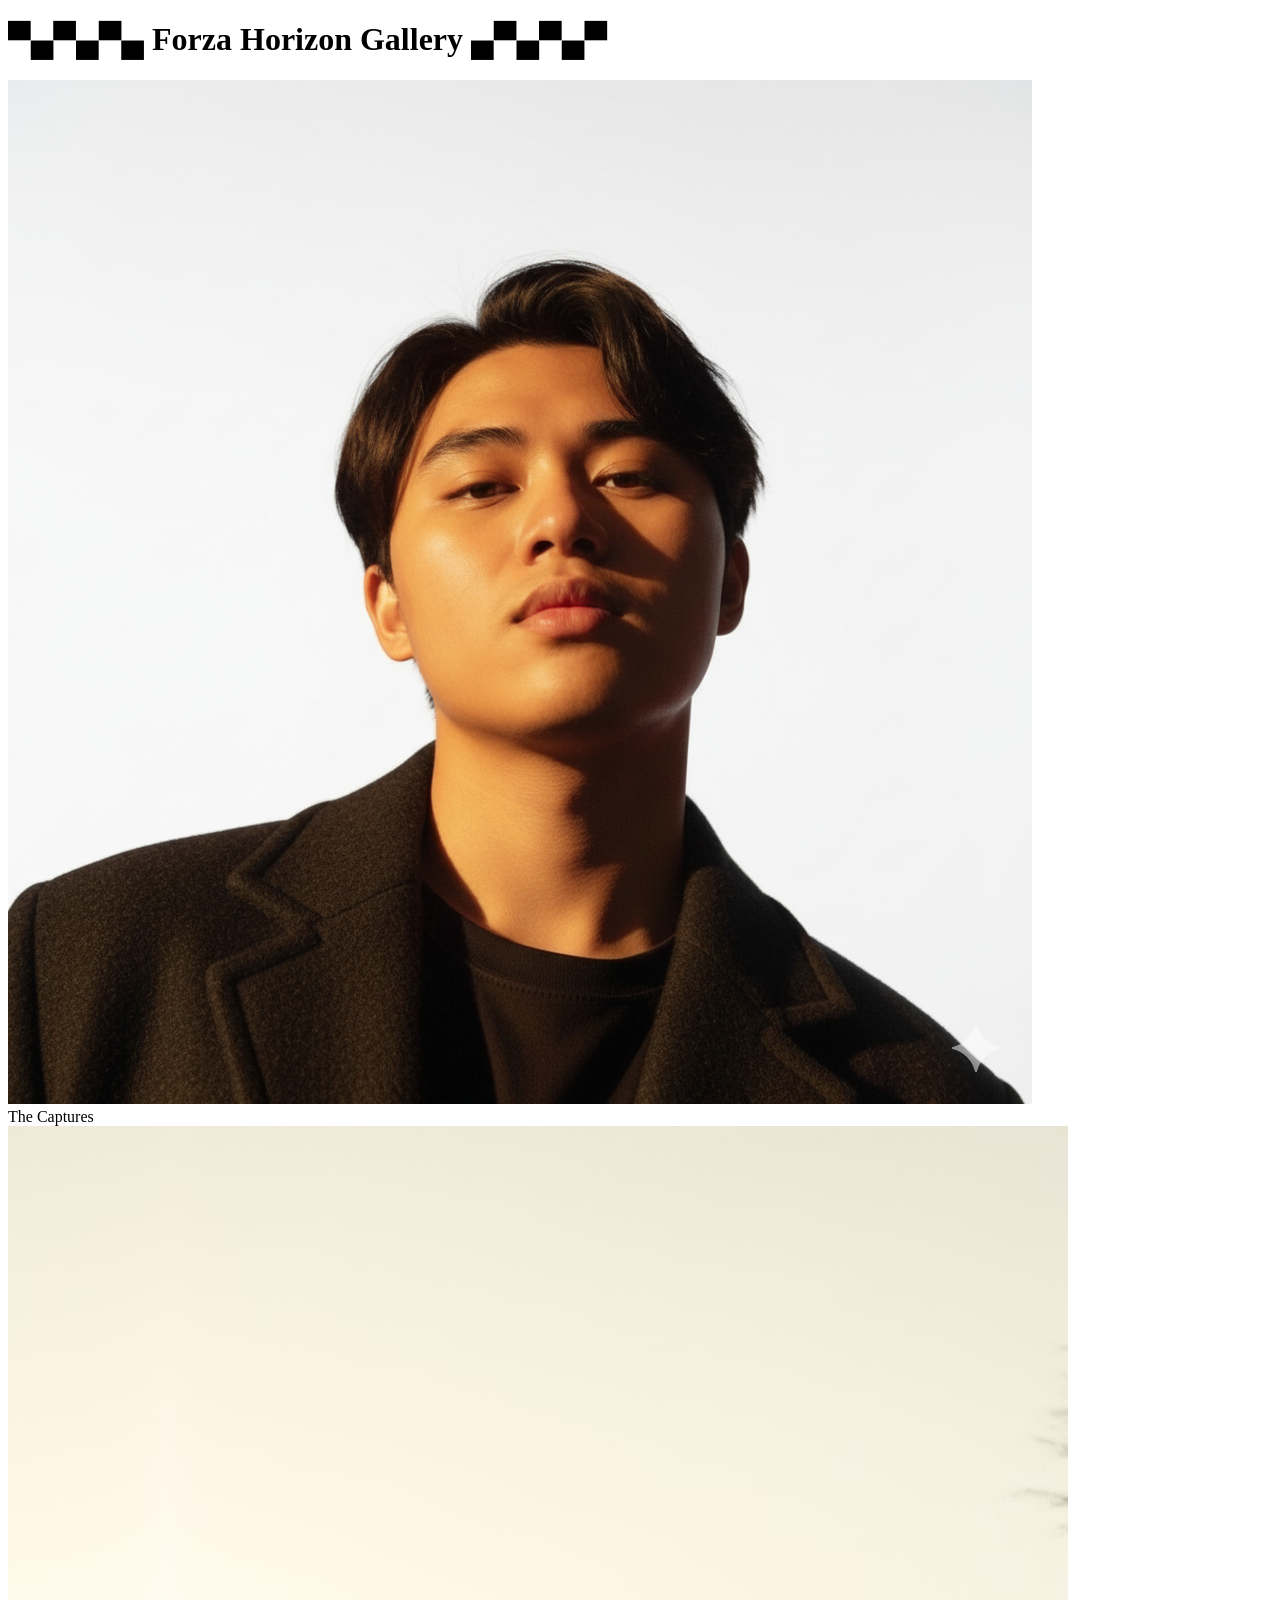
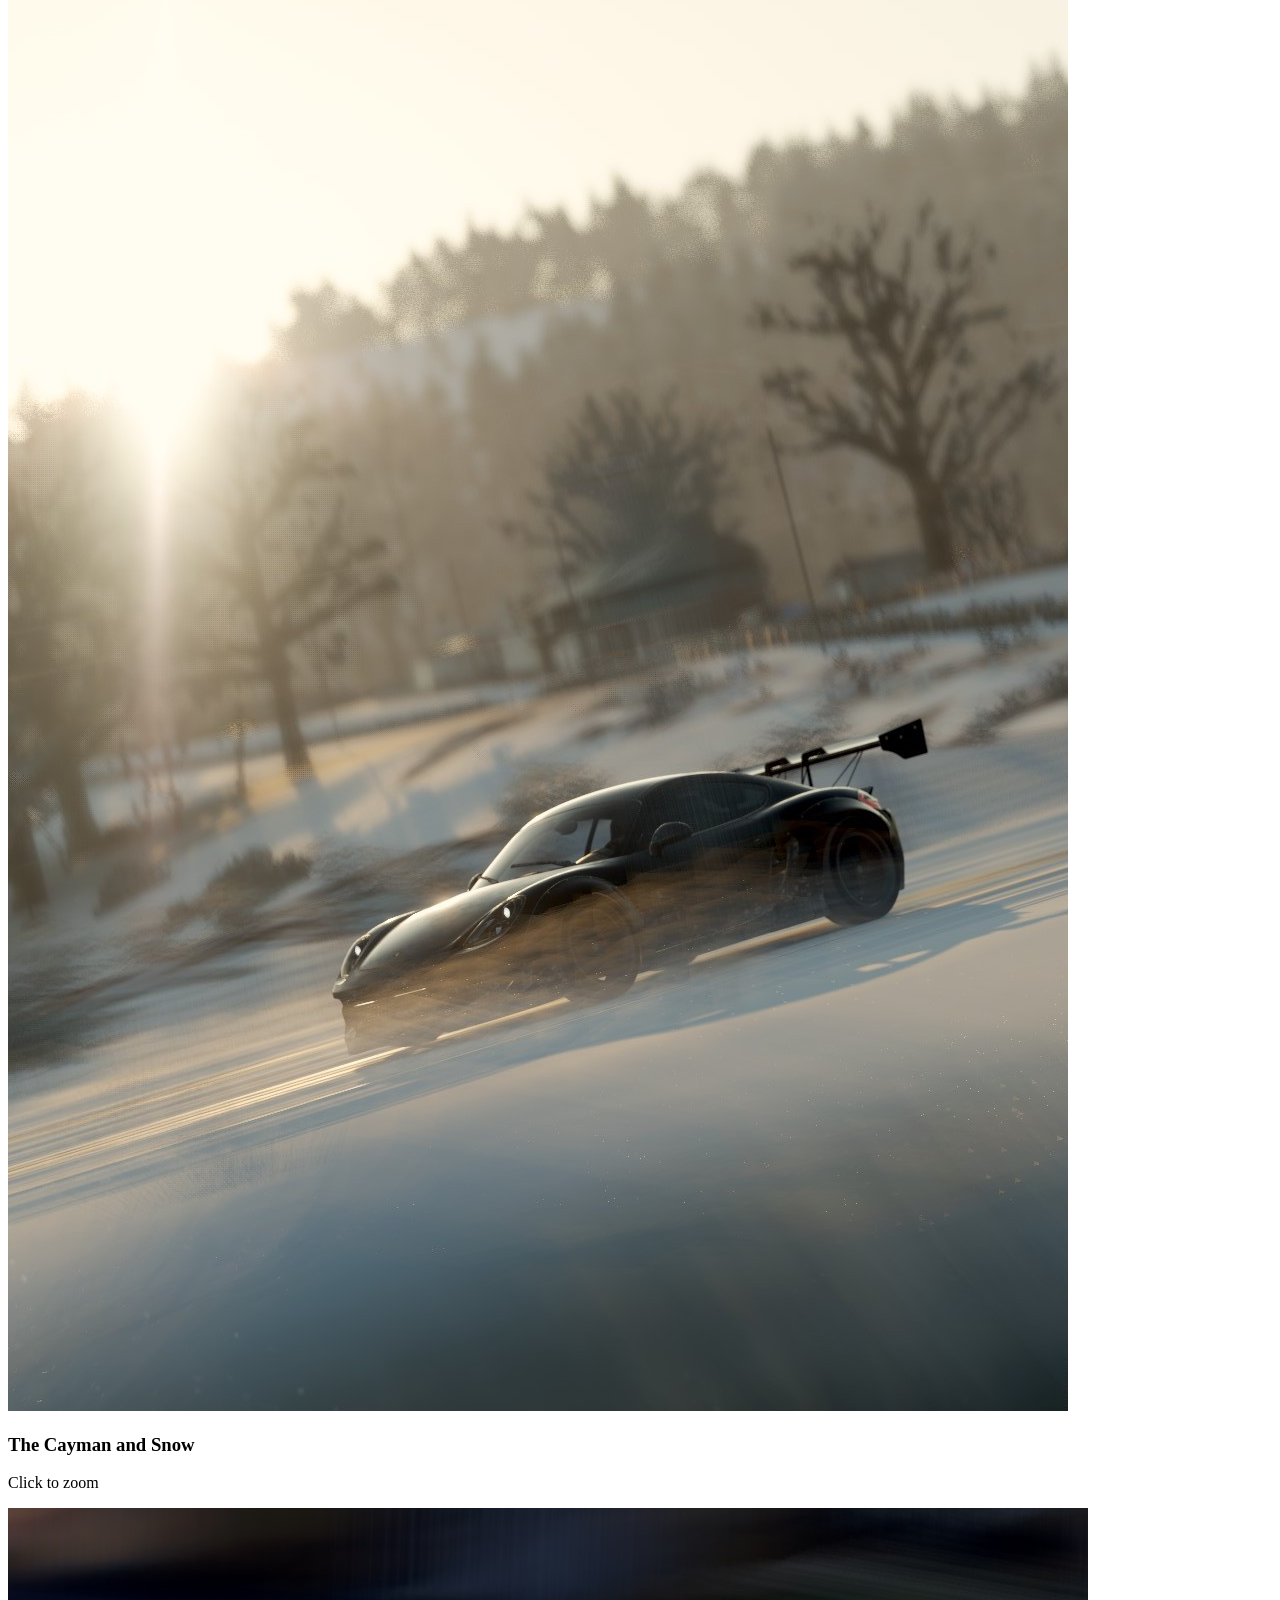
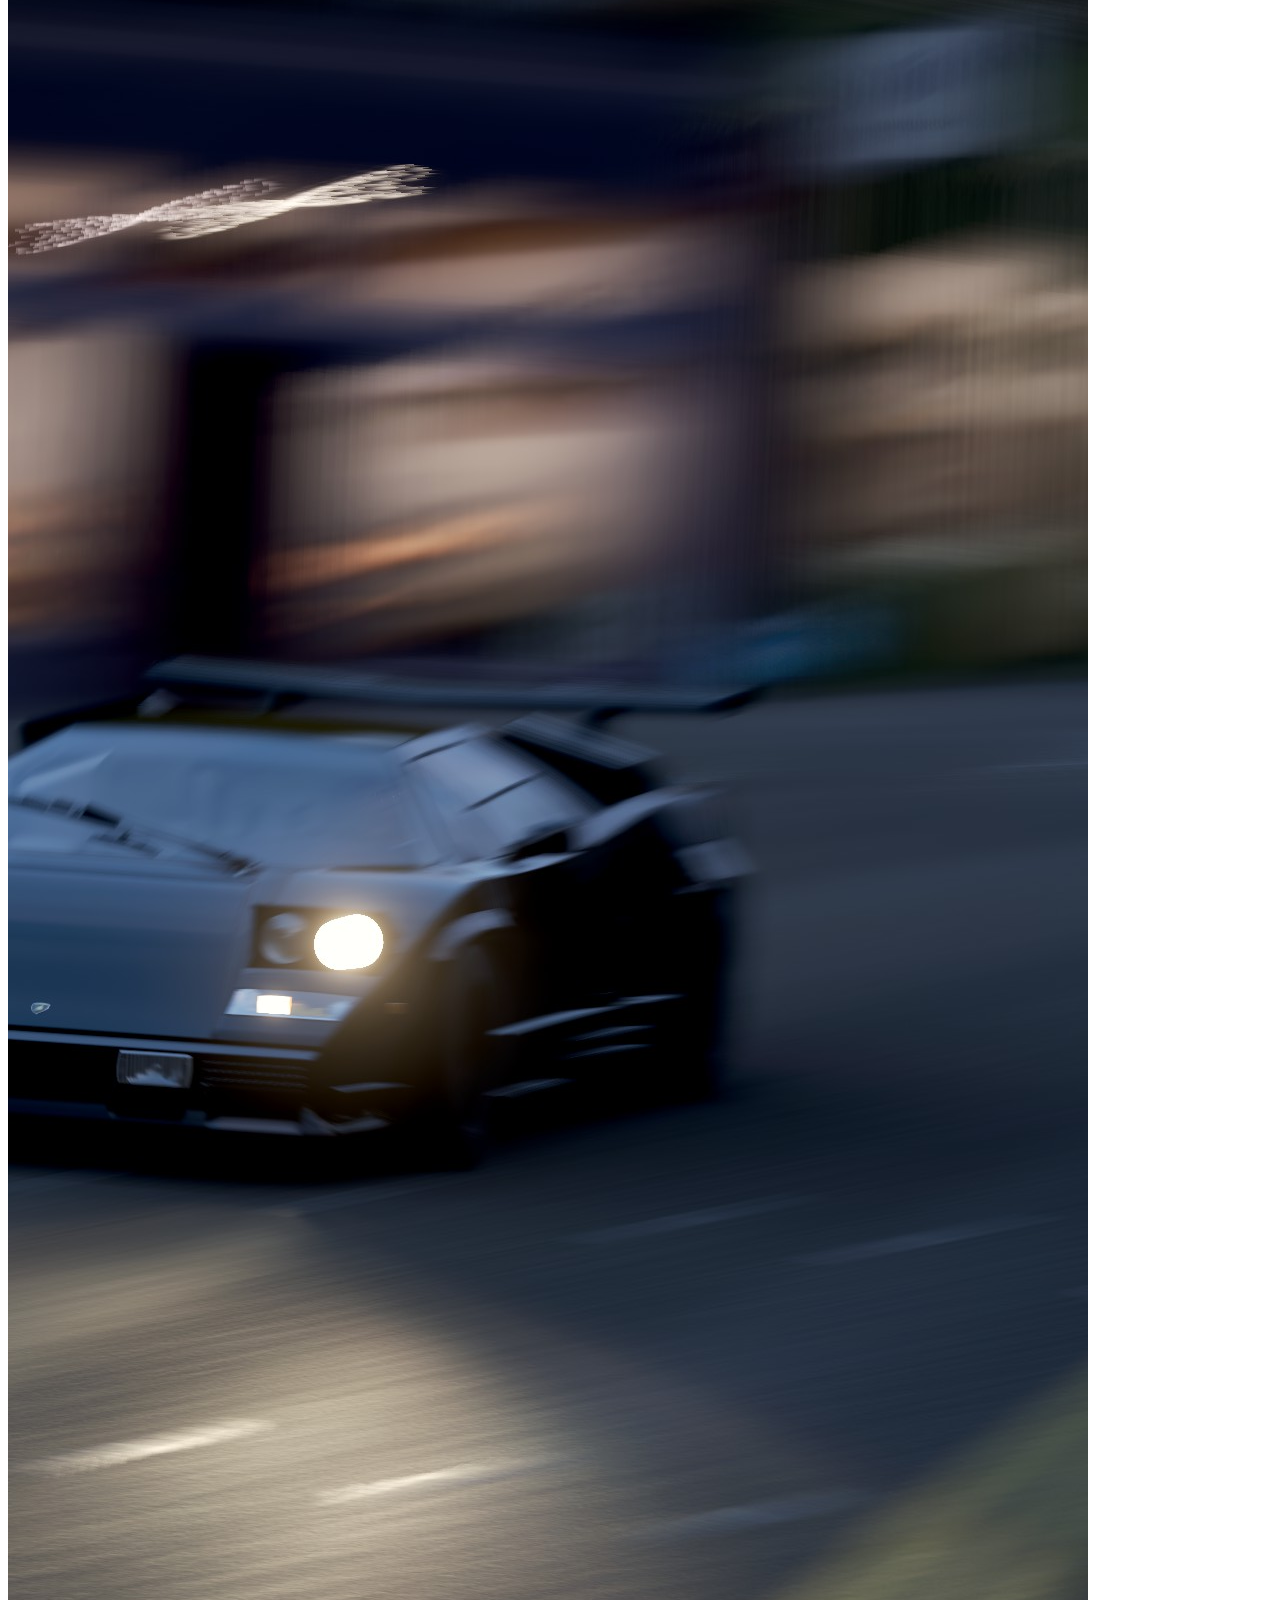
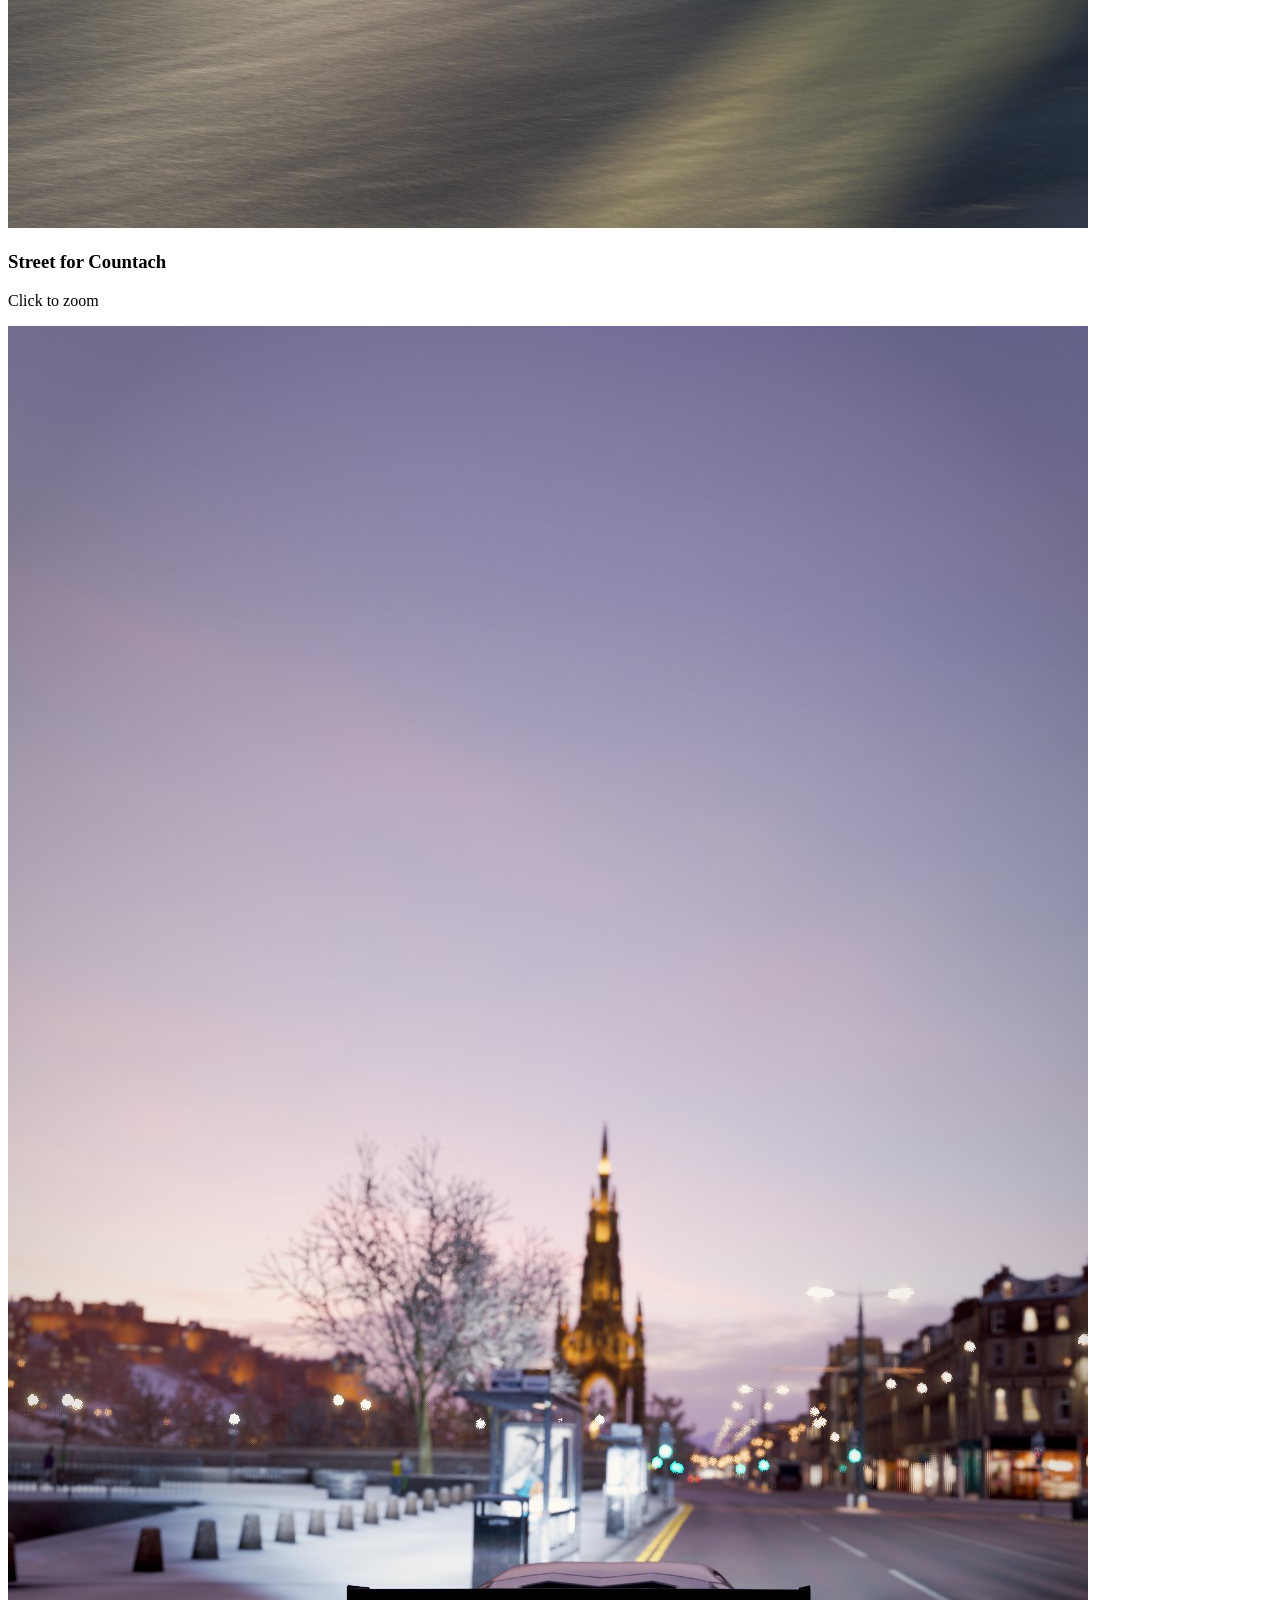
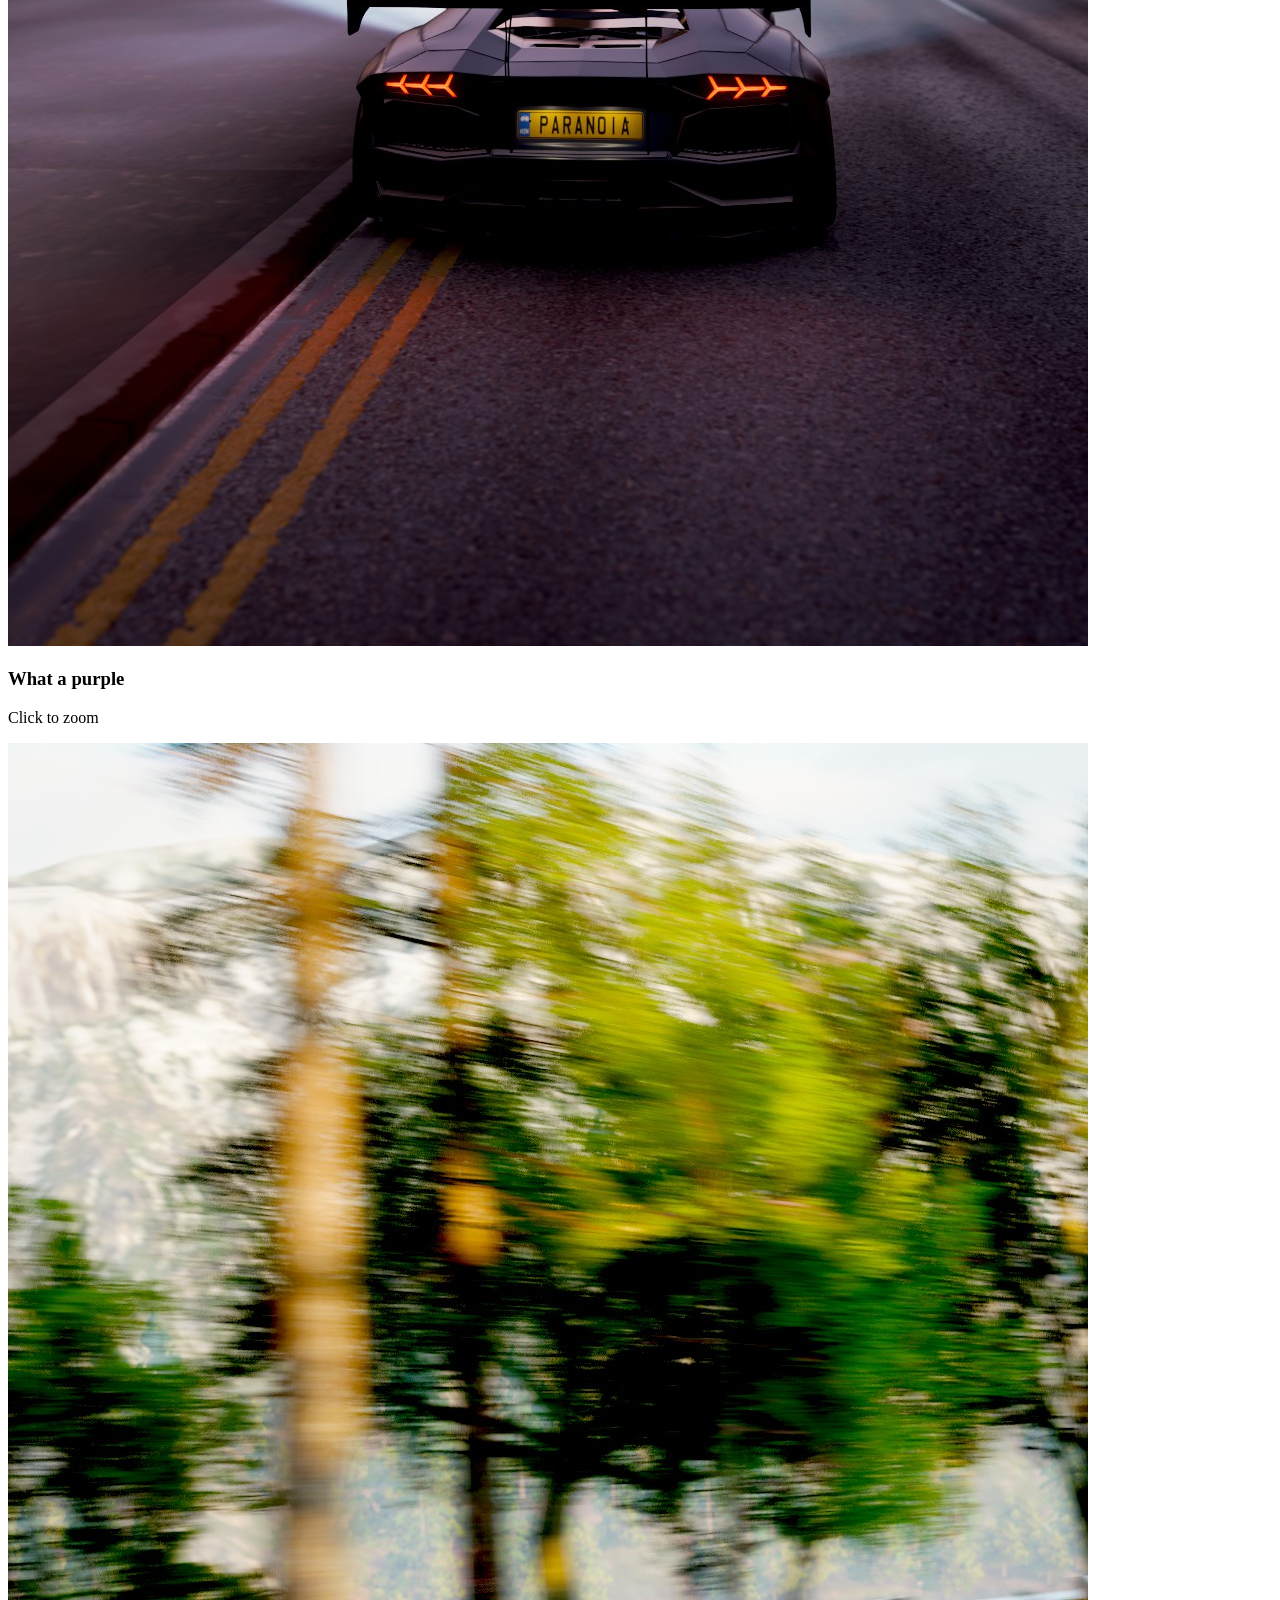
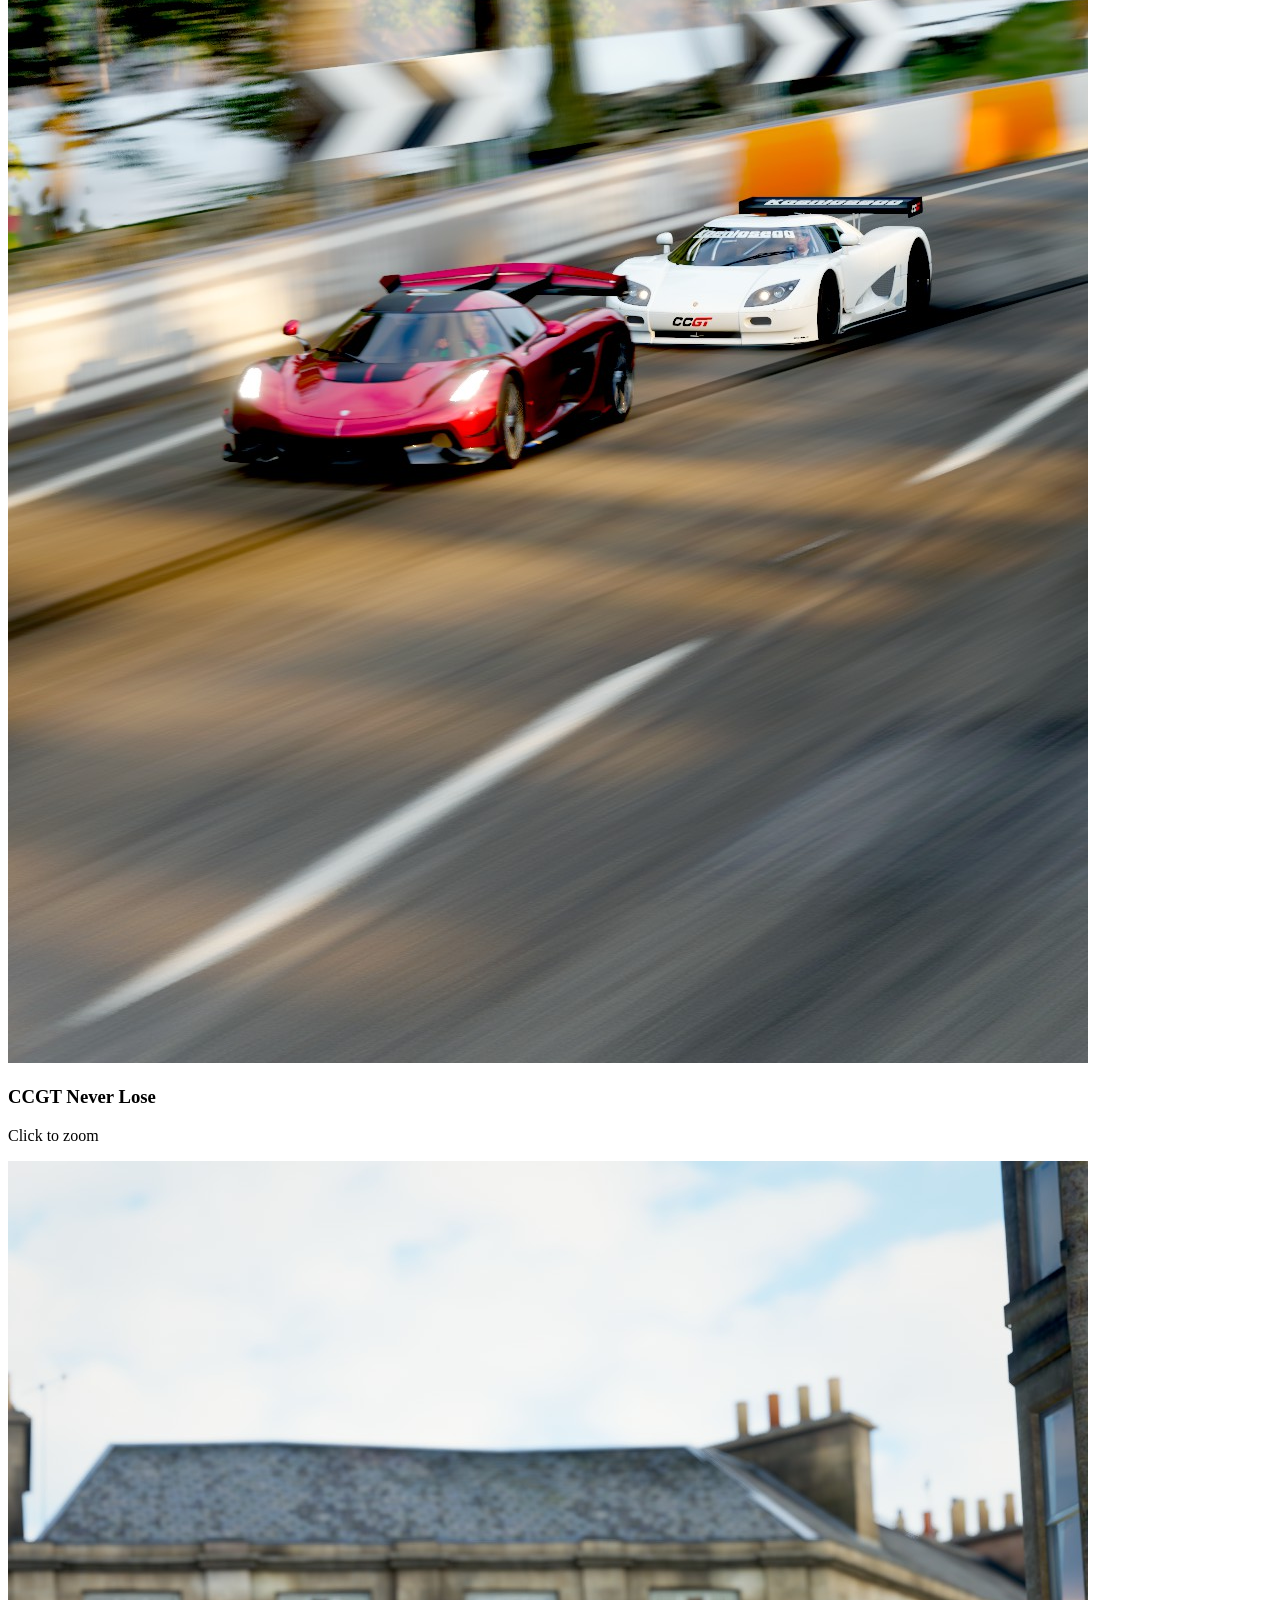
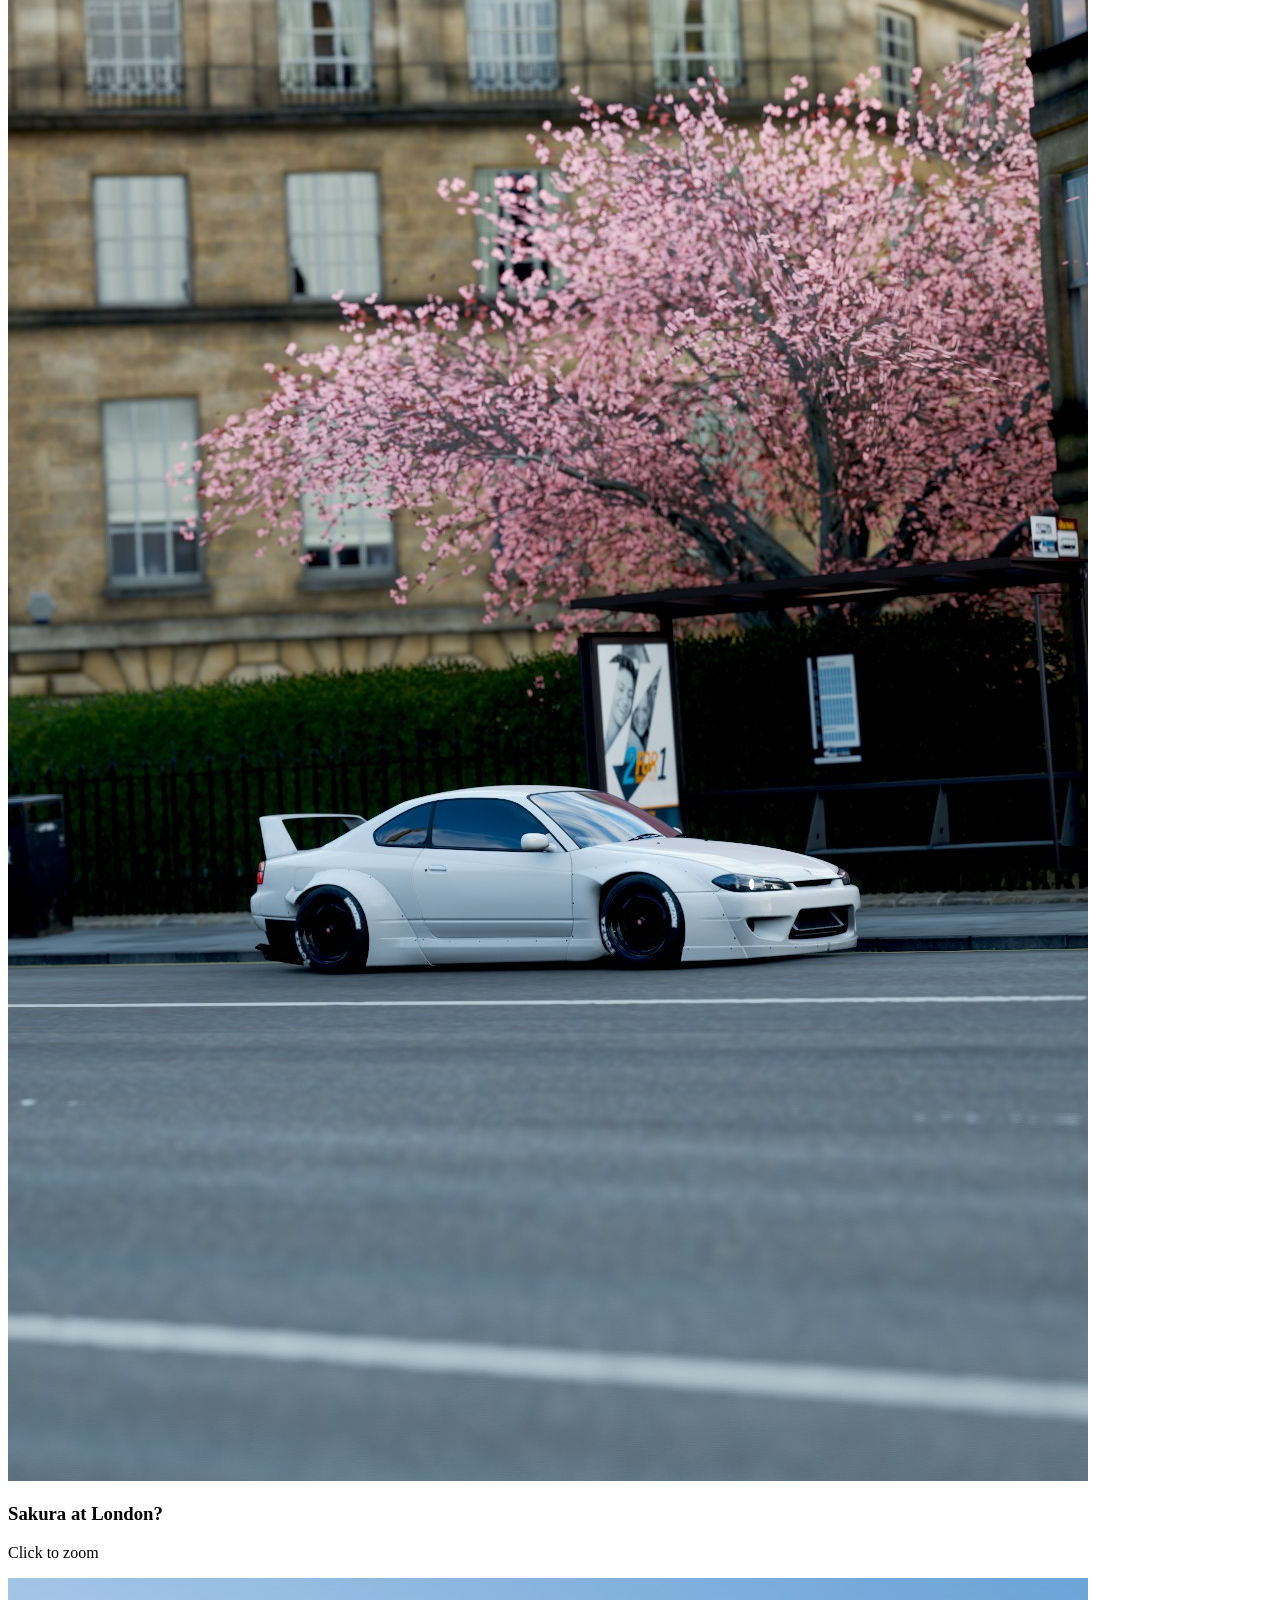
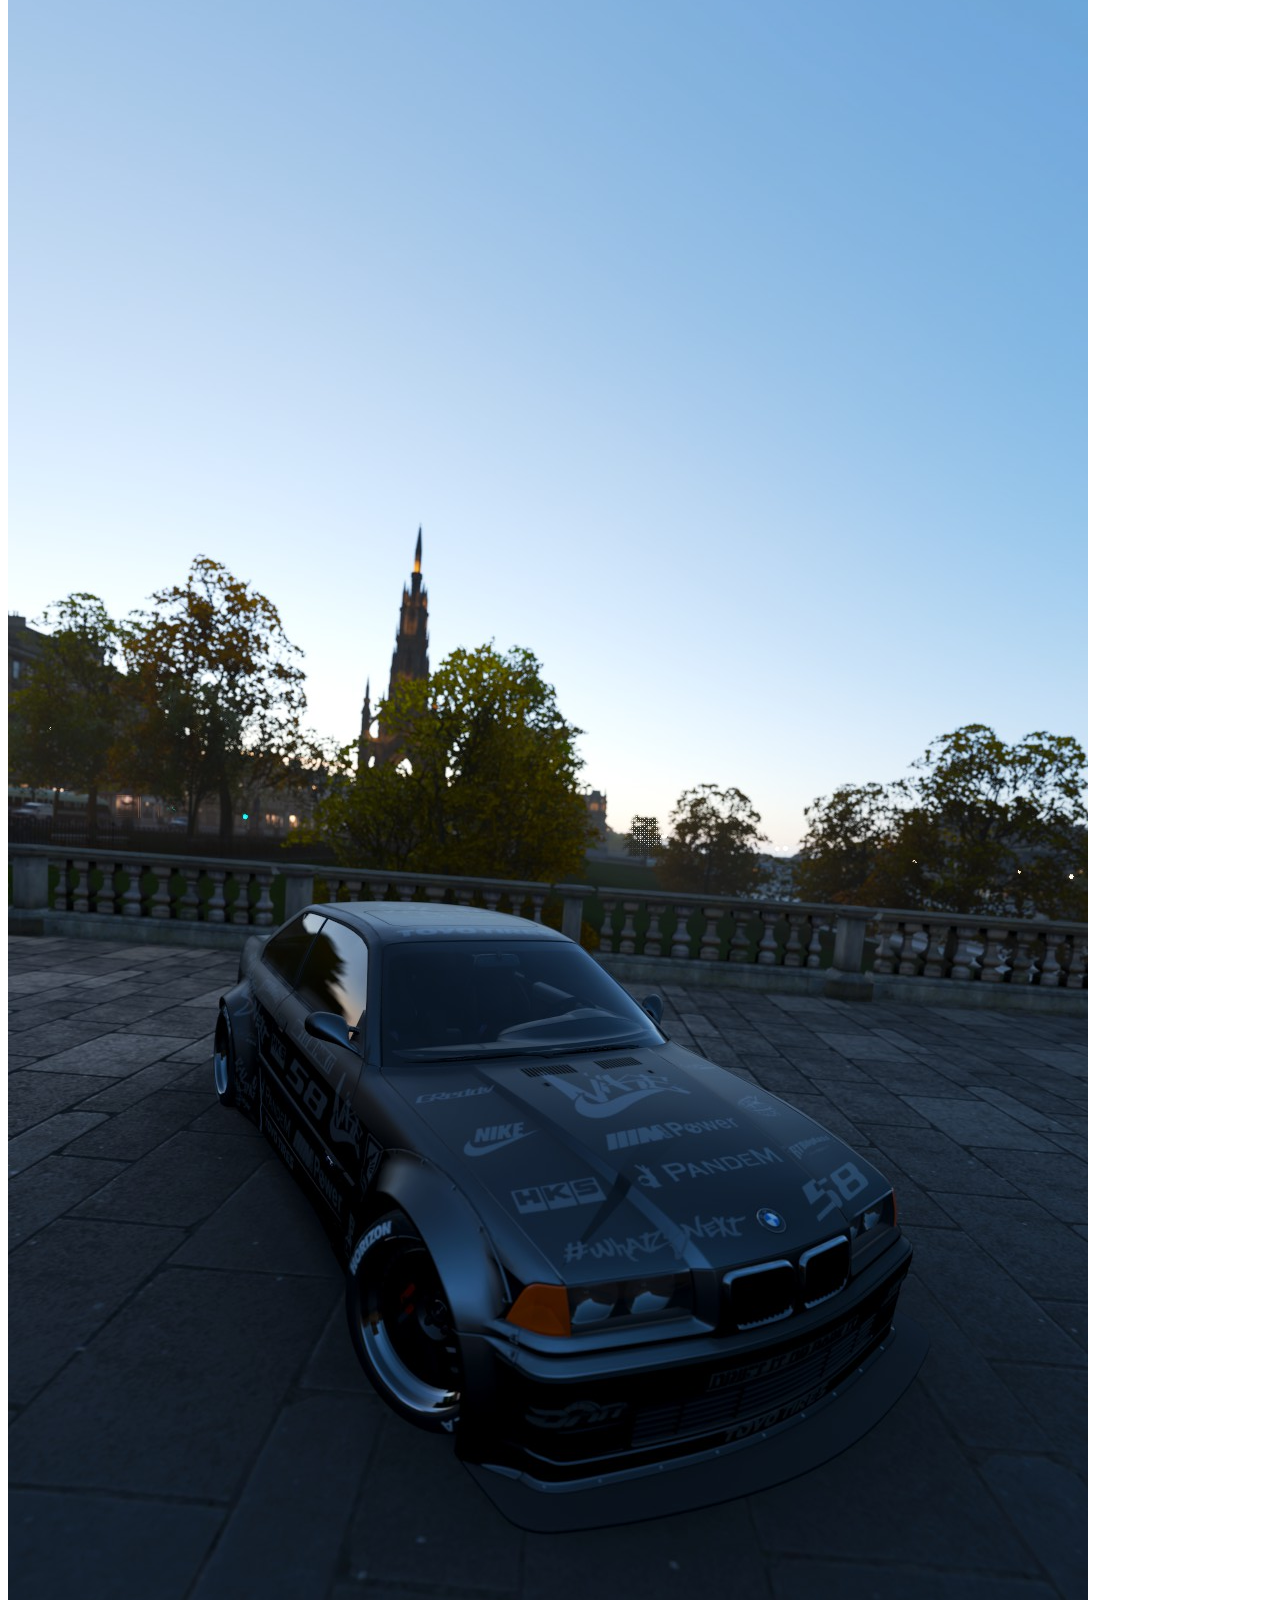
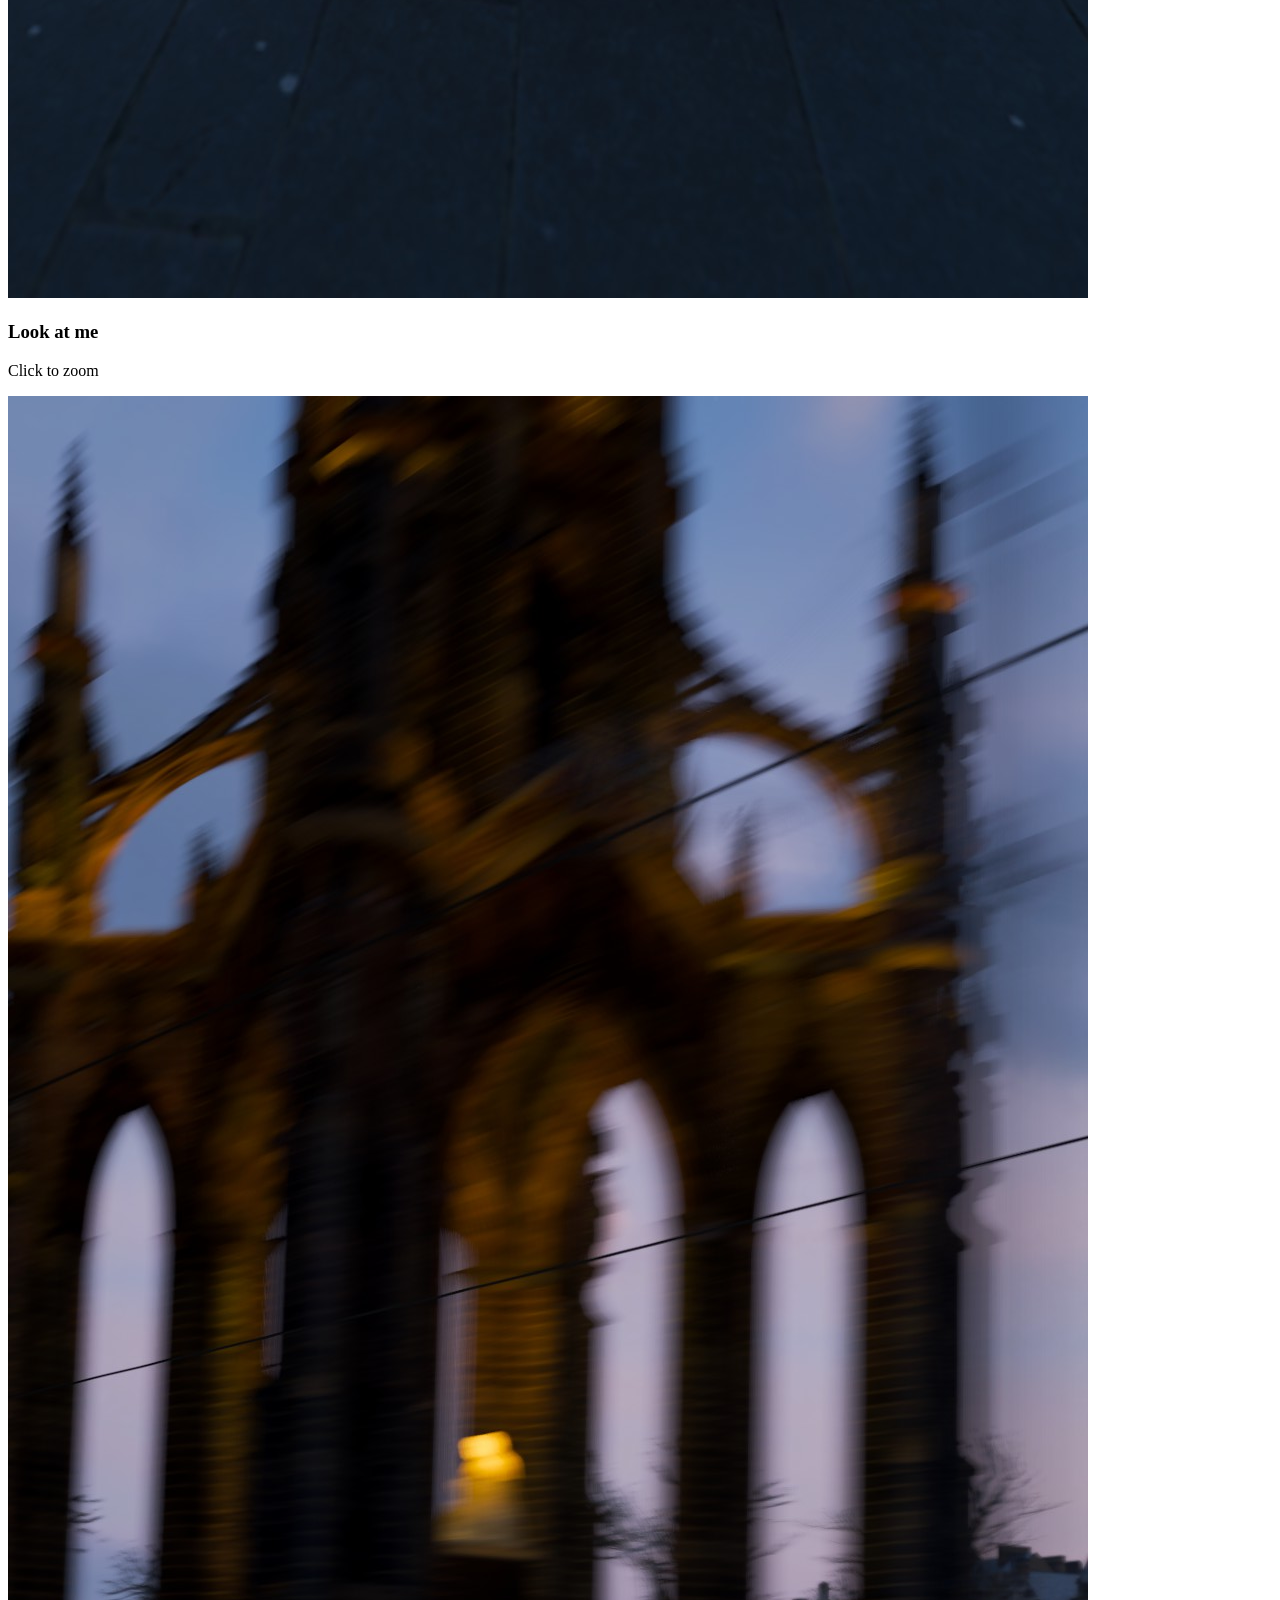
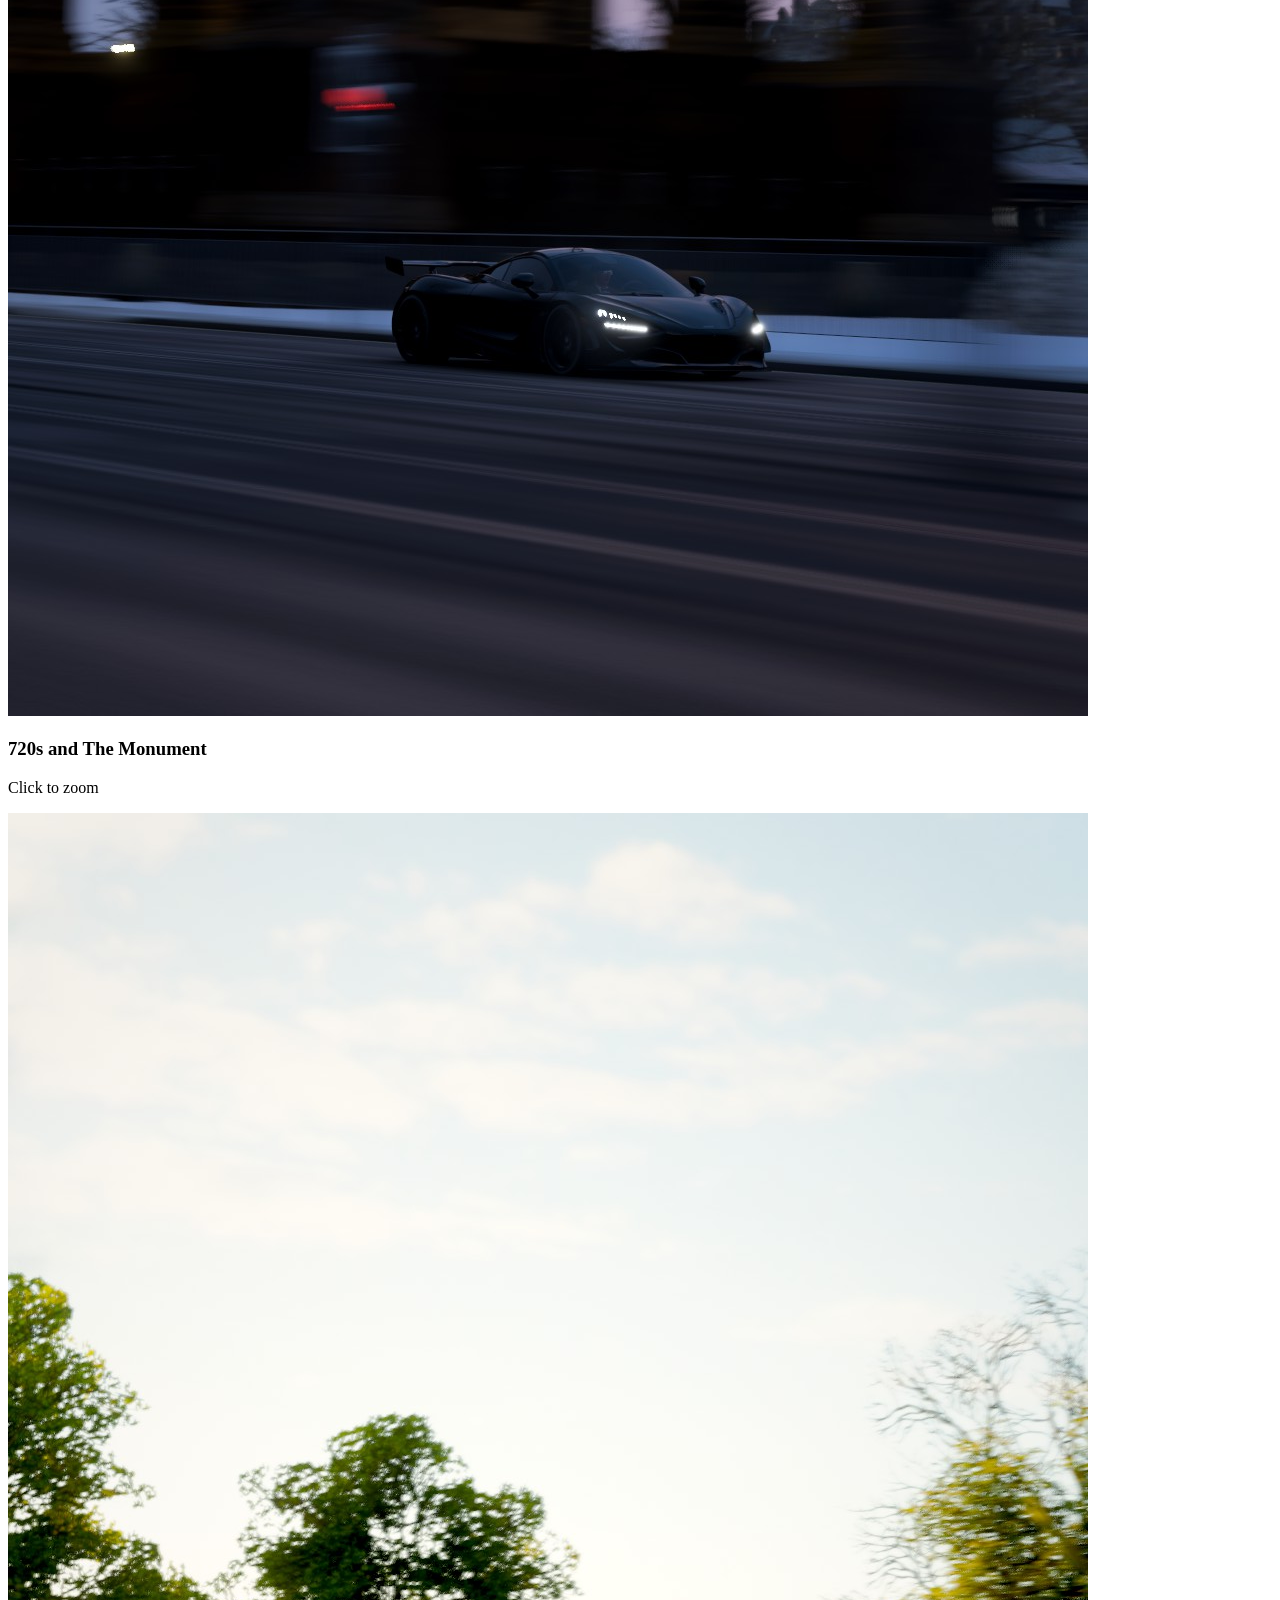
==== index.html @ ad23af03 "fix file names and path" ====
<!DOCTYPE html>
<html lang="id">
<head>
    <meta charset="UTF-8">
    <meta name="viewport" content="width=device-width, initial-scale=1.0">
    <title>Aell GameToGraphy</title>
    <link rel="stylesheet" href="style.css">
</head>
<body>

    <header>
        <div class="logo">
            <h1>▀▄▀▄▀▄ Forza Horizon Gallery ▄▀▄▀▄▀</h1>
        </div>
        <img src="profile.jpg" alt="Profile" class="profile-pic">
    </header>
    </header>
        <div class="divider">
        <span class="divider-text">The Captures</span>
        <div class="line"></div>
    </div>
    <main class="gallery-container">
        <div class="gallery-item">
            <img src="foto1.jpg" alt="Photography 1">
        <div class="overlay">
        <div class="overlay-content">
            <h3>The Cayman and Snow</h3> <p>Click to zoom</p>
        </div>
        </div>
        </div>
        <div class="gallery-item">
            <img src="foto2.jpg" alt="Photography 2">
        <div class="overlay">
        <div class="overlay-content">
            <h3>Street for Countach</h3> <p>Click to zoom</p>
        </div>
        </div>
        </div>
        <div class="gallery-item">
            <img src="foto3.jpg" alt="Photography 3">
        <div class="overlay">
        <div class="overlay-content">
            <h3>What a purple</h3> <p>Click to zoom</p>
        </div>
        </div>
        </div>
        <div class="gallery-item">
            <img src="foto4.jpg" alt="Photography 4">
        <div class="overlay">
        <div class="overlay-content">
            <h3>CCGT Never Lose</h3> <p>Click to zoom</p>
        </div>
        </div>
        </div>
        <div class="gallery-item">
            <img src="foto5.jpg" alt="Photography 5">
        <div class="overlay">
        <div class="overlay-content">
            <h3>Sakura at London?</h3> <p>Click to zoom</p>
        </div>
        </div>
        </div>
        <div class="gallery-item">
            <img src="foto6.jpg" alt="Photography 6">
        <div class="overlay">
        <div class="overlay-content">
            <h3>Look at me</h3> <p>Click to zoom</p>
        </div>
        </div>
        </div>
        <div class="gallery-item">
            <img src="foto7.jpg" alt="Photography 7">
        <div class="overlay">
        <div class="overlay-content">
            <h3>720s and The Monument</h3> <p>Click to zoom</p>
        </div>
        </div>
        </div>
        <div class="gallery-item">
            <img src="foto8.jpg" alt="Photography 8">
        <div class="overlay">
        <div class="overlay-content">
            <h3>Sunset duo</h3> <p>Click to zoom</p>
        </div>
        </div>
        </div>

        <div id="lightbox" class="lightbox">
            <span class="close-btn">&times;</span>
            <img class="lightbox-content" id="lightbox-img">
        </div>
    </main>
    <footer>
    <div class="divider">
        <span class="divider-text">Wait for more update</span>
    <div class="line"></div>
    <div class="footer-content">
        <p>&copy; 2026 Davrielle Saddad. All Rights Reserved.</p>
        <a href="https://www.instagram.com/_anthrmee/" target="_blank" class="ig-link">
                <span class="ig-icon"></span> @_anthrmee
        </a>
    </div>
    </footer>
    <script src="Otak.js"></script>
</body>
</html>
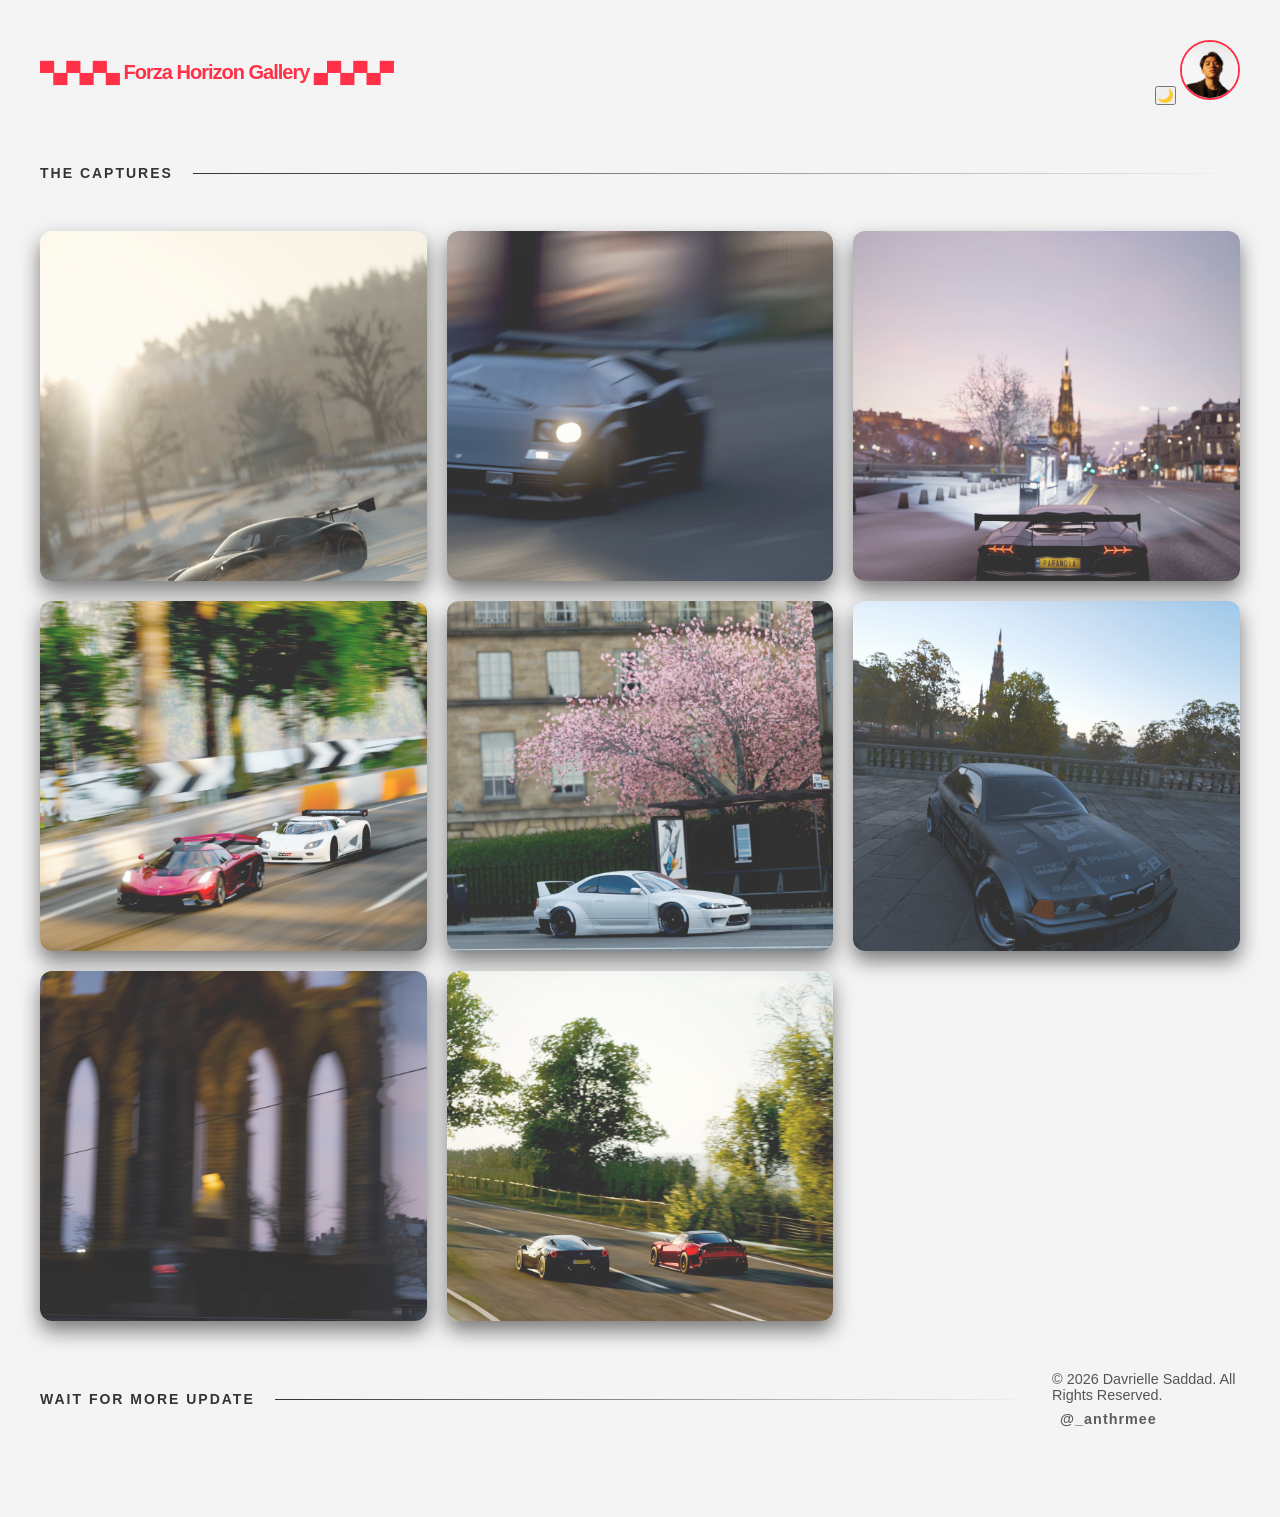
==== commit 160f2a95: "input light and dark mode" ====
--- a/index.html
+++ b/index.html
@@ -12,7 +12,10 @@
         <div class="logo">
             <h1>▀▄▀▄▀▄ Forza Horizon Gallery ▄▀▄▀▄▀</h1>
         </div>
+        <div class = "header-right">
+            <button id=" theme-toggle" class="theme-btn">🌙</button>
         <img src="profile.jpg" alt="Profile" class="profile-pic">
+        </div>
     </header>
     </header>
         <div class="divider">
--- a/style.css
+++ b/style.css
@@ -0,0 +1,217 @@
+/* Reset & Base Styles */
+* {
+    margin: 0;
+    padding: 0;
+    box-sizing: border-box;
+}
+
+body {
+    background-color: rgb(244, 244, 244);
+    font-family: 'Inter', -apple-system, BlinkMacSystemFont, sans-serif;
+    padding: 40px;
+}
+
+/* Header Styling */
+header {
+    display: flex;
+    justify-content: space-between;
+    align-items: center;
+    margin-bottom: 60px;
+}
+
+.logo h1 {
+    font-size: 20px;
+    letter-spacing: -1px;
+    font-weight: 700;
+    color: #ff3047;
+}
+
+/* Profil Picture Styling */
+.profile-pic {
+    width: 60px;
+    height: 60px;
+    border-radius: 50%; /* Membuat rounded */
+    object-fit: cover;
+    border: 2px solid #ff3047;
+    transition: transform 0.3s ease;
+}
+/* Styling Pembatas */
+.divider {
+    display: flex;
+    align-items: center;
+    margin: 50px 0; /* Jarak atas bawah antara profil & gallery */
+    gap: 20px;
+}
+
+.divider-text {
+    font-size: 14px;
+    text-transform: uppercase;
+    letter-spacing: 2px;
+    color: #353434; /* Warna abu-abu soft */
+    font-weight: 600;
+    white-space: nowrap;
+}
+
+.line {
+    height: 1px;
+    width: 100%;
+    background: linear-gradient(to right, #333, transparent); /* Garis memudar */
+}
+.profile-pic:hover {
+    transform: scale(1.1);
+}
+
+/* Gallery Grid */
+.gallery-container {
+    display: grid;
+    grid-template-columns: repeat(auto-fit, minmax(300px, 1fr));
+    gap: 20px;
+}
+
+.gallery-item {
+    position: relative; /* Wajib ada ini */
+    background-color: transparent;
+    border-radius: 12px;
+    overflow: hidden;
+    transition: 0.4s ease;
+    box-shadow: 0 10px 20px rgba(0, 0, 0, 0.5);
+
+}
+
+.gallery-item img {
+    width: 100%;
+    height: 350px;
+    object-fit: cover;
+    display: block; /* WAJIB DI SINI */
+    opacity: 0.8;
+    transition: 0.4s ease;
+}
+
+.gallery-item:hover img {
+    opacity: 1;
+    transform: scale(1.05);
+}
+.overlay {
+    position: absolute;
+    top: 0;
+    left: 0;
+    width: 100%;
+    height: 100%;
+    background: rgba(0, 0, 0, 0.7); /* Gelap transparan */
+    display: flex;
+    justify-content: center;
+    align-items: center;
+    opacity: 0; /* Sembunyi secara default */
+    transition: 0.4s ease;
+    cursor: pointer;
+}
+.overlay-content {
+    text-align: center;
+    color: rgb(226, 226, 226);
+    transform: translateY(20px); /* Teks muncul dari bawah dikit */
+    transition: 0.4s ease;
+}
+.gallery-item:hover .overlay-content {
+    transform: translateY(0);
+}
+.overlay-content h3 {
+    font-size: 1.2rem;
+    margin-bottom: 9px;
+    font-weight: 700;
+}
+.overlay-content p {
+    font-size: 0.8rem;
+    text-transform: uppercase;
+    letter-spacing: 0.5px;
+    opacity: 0.8;
+}
+.gallery-item:hover .overlay {
+    opacity: 1;
+}
+.overlay {
+    /* ... kodingan lo yang lain ... */
+    pointer-events: none; /* Tambahkan ini! */
+}
+
+/* Lightbox Container */
+.lightbox {
+    display: none; /* Sembunyi secara default */
+    position: fixed;
+    z-index: 1000;
+    top: 0;
+    left: 0;
+    width: 100%;
+    height: 100%;
+    background-color: rgba(0, 0, 0, 0.9); /* Latar hitam transparan */
+    justify-content: center;
+    align-items: center;
+}
+
+/* Gambar yang muncul di tengah */
+.lightbox-content {
+    max-width: 85%;
+    max-height: 85%;
+    border-radius: 8px;
+    box-shadow: 0 0 20px rgba(255, 255, 255, 0.1);
+    transform: scale(0.8);
+    transition: transform 0.3s ease;
+}
+
+/* Tombol Close */
+.close-btn {
+    position: absolute;
+    top: 30px;
+    right: 40px;
+    color: white;
+    font-size: 50px;
+    font-weight: bold;
+    cursor: pointer;
+}
+
+/* Class bantuan buat nampilin lewat JS */
+.lightbox.active {
+    display: flex;
+}
+
+.lightbox.active .lightbox-content {
+    transform: scale(1);
+}
+.footer {
+    width: 100%;
+    padding: 60px 0 40px 0; /* Kasih jarak atas biar gak nempel galeri */
+    display: flex;
+    background-color: #0f0f0f; /* Samakan dengan background body */
+    justify-content: center;
+}
+
+.footer-content {
+    display: flex;
+    flex-direction: column;
+    gap: 8px;
+    align-items: flex-start;
+}
+
+.footer-content p {
+    font-size: 0.9rem;
+    color: #555; /* Warna abu-abu redup */
+    font-weight: 400;
+    margin-top: 0;
+}
+.ig-link {
+    text-decoration: none;
+    color: #1d1d1d;
+    font-size: 0.9rem;
+    font-weight: 600;
+    letter-spacing: 1px;
+    transition: 0.3s ease;
+    opacity: 0.7;
+    display: flex;
+    align-items: center;
+    gap: 8px;
+}
+
+.ig-link:hover {
+    opacity: 1;
+    color: #ff3047; /* Warna aksen pas di-hover (ala-ala gradasi IG) */
+    transform: translateY(-2px);
+}
